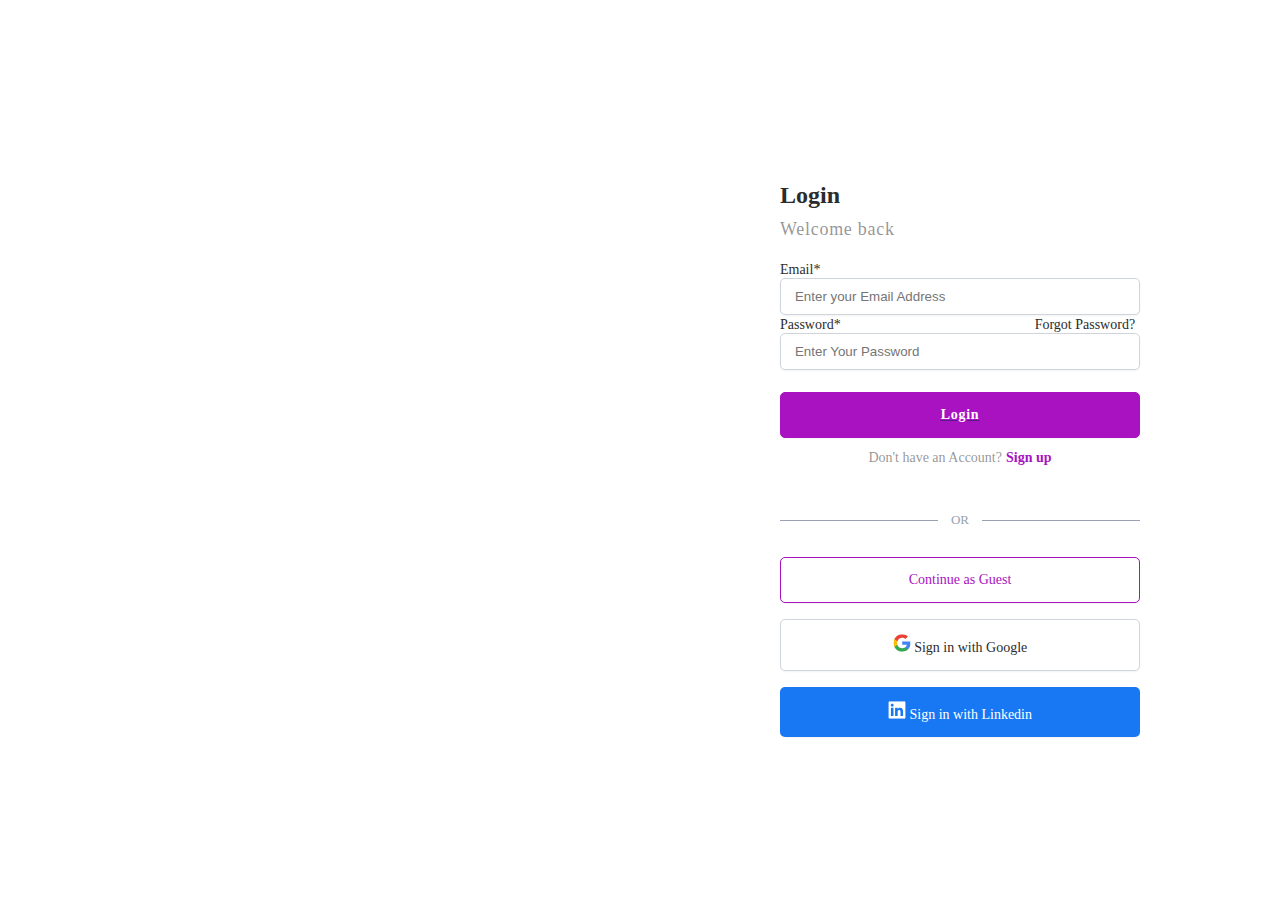
==== login.html @ 0cf4a6e8 "commit of the login html file" ====
<!DOCTYPE html>
<html lang="en">
<head>
    <meta charset="UTF-8">
    <meta name="viewport" content="width=device-width, initial-scale=1.0">
    <title>Login</title>
    <link rel="stylesheet" href="loginstyle.css">
</head>
<body>
    <div class="logincontainer">
        <div class="login-img">
            
        </div>
        <div class="login-detail">
            <h1 class="login-hd">
                Login
            </h1>
            <p class="login-p">
                Welcome back
            </p>

            <form action="">
                <label for="email">Email*</label>
                <input type="email" name="email" id="email" placeholder="Enter your Email Address">

                <div class="password-row">
                    <label for="password" >Password*</label>
                    <label for="forget" id="forgot-password">Forgot Password?</label>
                </div>
                <input type="password" name="password" id="password" placeholder="Enter Your Password">

                <a href="" class="login-link">
                    <p class="login-linkk">Login</p>
                </a>

                <p class="login-option">
                    Don't have an Account? <span>Sign up</span>
                </p>

                <p class="or">OR</p>
                
                <a href="" class="continue-guest">
                    <p class="continue-guestt">Continue as Guest</p>
                </a>

                <a href="" class="login-google">
                    <p class="login-googlee">
                        <svg xmlns="http://www.w3.org/2000/svg" width="18" height="18" viewBox="0 0 25 24" fill="none">
                            <g clip-path="url(#clip0_49_113)">
                              <path d="M24.266 12.2764C24.266 11.4607 24.1999 10.6406 24.0588 9.83807H12.74V14.4591H19.2217C18.9528 15.9494 18.0885 17.2678 16.823 18.1056V21.1039H20.69C22.9608 19.0139 24.266 15.9274 24.266 12.2764Z" fill="#4285F4"/>
                              <path d="M12.74 24.0008C15.9764 24.0008 18.7058 22.9382 20.6944 21.1039L16.8274 18.1055C15.7516 18.8375 14.3626 19.252 12.7444 19.252C9.61376 19.252 6.95934 17.1399 6.00693 14.3003H2.01648V17.3912C4.05359 21.4434 8.20278 24.0008 12.74 24.0008Z" fill="#34A853"/>
                              <path d="M6.00253 14.3003C5.49987 12.8099 5.49987 11.1961 6.00253 9.70575V6.61481H2.01649C0.31449 10.0056 0.31449 14.0004 2.01649 17.3912L6.00253 14.3003Z" fill="#FBBC04"/>
                              <path d="M12.74 4.74966C14.4508 4.7232 16.1043 5.36697 17.3433 6.54867L20.7694 3.12262C18.6 1.0855 15.7207 -0.034466 12.74 0.000808666C8.20277 0.000808666 4.05359 2.55822 2.01648 6.61481L6.00252 9.70575C6.95052 6.86173 9.60935 4.74966 12.74 4.74966Z" fill="#EA4335"/>
                            </g>
                            <defs>
                              <clipPath id="clip0_49_113">
                                <rect width="24" height="24" fill="white" transform="translate(0.5)"/>
                              </clipPath>
                            </defs>
                        </svg>
                        Sign in with Google
                    </p>
                </a>


                <a href="" class="login-linkedin">
                    <p class="login-linkedinn">
                        <svg xmlns="http://www.w3.org/2000/svg" width="18" height="18" viewBox="0 0 25 24" fill="none">
                            <g clip-path="url(#clip0_49_120)">
                              <path d="M22.7234 0H2.27187C1.29219 0 0.5 0.773438 0.5 1.72969V22.2656C0.5 23.2219 1.29219 24 2.27187 24H22.7234C23.7031 24 24.5 23.2219 24.5 22.2703V1.72969C24.5 0.773438 23.7031 0 22.7234 0ZM7.62031 20.4516H4.05781V8.99531H7.62031V20.4516ZM5.83906 7.43438C4.69531 7.43438 3.77188 6.51094 3.77188 5.37187C3.77188 4.23281 4.69531 3.30937 5.83906 3.30937C6.97813 3.30937 7.90156 4.23281 7.90156 5.37187C7.90156 6.50625 6.97813 7.43438 5.83906 7.43438ZM20.9516 20.4516H17.3937V14.8828C17.3937 13.5562 17.3703 11.8453 15.5422 11.8453C13.6906 11.8453 13.4094 13.2937 13.4094 14.7891V20.4516H9.85625V8.99531H13.2687V10.5609H13.3156C13.7891 9.66094 14.9516 8.70938 16.6813 8.70938C20.2859 8.70938 20.9516 11.0813 20.9516 14.1656V20.4516Z" fill="white"/>
                            </g>
                            <defs>
                              <clipPath id="clip0_49_120">
                                <rect width="24" height="24" fill="white" transform="translate(0.5)"/>
                              </clipPath>
                            </defs>
                        </svg>
                        Sign in with Linkedin
                    </p>
                </a>

            </form>
        </div>
    </div>
</body>
</html>
---- loginstyle.css ----
body{
    margin: 0;
    padding: 0;
}
.logincontainer{
    display: flex;
    height: 100vh;
}
.login-img{
    background-image: url(image/pexels-andrea-piacquadio-3764178.jpg);
    background-position: right;
    background-size: 170% 100%;
    background-repeat: no-repeat;
    flex-basis: 50%;
}
.login-img>img{
    height: 1159px;
    width: 100%;
}
.login-detail{
    display: flex;
    flex-direction: column;
    justify-content: center;
    align-items: center;
    flex-basis: 50%;
}
.login-hd{
    color: #2C2C2C;
    width: 360px;
    font-family: Open Sans;
    font-size: 24px;
    font-style: normal;
    font-weight: 600;
    line-height: 32px; 
    margin-bottom: -10px;
}
.login-p{
    color: rgba(44, 44, 44, 0.50);
    font-family: Cambria;
    width: 360px;
    font-size: 18px;
    font-style: normal;
    font-weight: 400;
    line-height: normal;
    letter-spacing: 0.72px;
    margin-bottom: 22px;
}
form{
    display: flex;
    flex-direction: column;
}
label{
    width: 360px;
    color: #2C2C2C;
    font-family: Cambria;
    font-size: 14px;
    font-style: normal;
    font-weight: 400;
    line-height: normal;
    /* margin-top: 50px; */
}
input{
    display: flex;
    padding: 10px 14px;
    align-items: center;
    gap: 8px;
    align-self: stretch;
    border-radius: 5px;
    border: 1px solid #D0D5DD;
    background: #FFF;
    box-shadow: 0px 1px 2px 0px rgba(16, 24, 40, 0.05);
}
#forgot-password{
    margin-left: 190px;
    margin-top: 12px;
}
.login-link{
    display: flex;
    padding: 0px 14px;
    justify-content: center;
    align-items: center;
    gap: 8px;
    flex: 1 0 0;
    margin-top: 22px;
    border-radius: 5px;
    border: 1px solid var(--new-pry, #A812C0);
    background: var(--new-pry, #A812C0);
    box-shadow: 0px 1px 2px 0px rgba(16, 24, 40, 0.05);
}
.login-linkk{
    color: #FFF;
    font-family: Cambria;
    font-size: 14px;
    font-style: normal;
    font-weight: 700;
    line-height: normal;
    letter-spacing: 0.72px;
}
.login-option{
    margin-top: 12px;
    display: flex;
    width: 360px;
    justify-content: center;
    align-items: flex-start;
    gap: 4px;
    color: rgba(44, 44, 44, 0.50);
    font-family: Cambria;
    font-size: 14px;
    font-style: normal;
    font-weight: 400;
    line-height: normal;
}
.login-option>span{
    color: #A812C0;
    font-family: Cambria;
    font-size: 14px;
    font-style: normal;
    font-weight: 700;
    line-height: normal;
}
.or{
    margin-top: 32px;
    color: #98A2B3;
    font-family: Cambria;
    font-size: 13px;
    font-style: normal;
    font-weight: 400;
    line-height: normal;
    display: flex;
    flex-direction: row;
    align-items: center;
    align-self: stretch;
    margin-bottom: 13px;
    gap: 13px;
}
.or:before, .or:after{
    content: "";
    flex: 1 1;
    border-bottom: 1px solid;
    margin: auto;
    width: 158px;
}
.continue-guest{
    margin-top: 16px;
    text-decoration: none;
    display: flex;
    padding: 0px 12px;
    justify-content: center;
    align-items: center;
    gap: 8px;
    flex: 1 0 0;
    border-radius: 5px;
    border: 1px solid var(--new-pry, #A812C0);
    background: #FFF;
    box-shadow: 0px 1px 2px 0px rgba(16, 24, 40, 0.05);
}
.continue-guestt{
    color: var(--new-pry, #A812C0);
    font-family: Cambria;
    font-size: 14px;
    font-style: normal;
    font-weight: 400;
    line-height: normal;
}
.login-google{
    margin-top: 16px;
    display: flex;
    text-decoration: none;
    padding: 0px 12px;
    justify-content: center;
    align-items: center;
    gap: 12px;
    align-self: stretch;
    border-radius: 5px;
    border: 1px solid #D0D5DD;
    background: #FFF;
    box-shadow: 0px 1px 2px 0px rgba(16, 24, 40, 0.05);
}
.login-googlee{
    color: #2C2C2C;
    font-family: Cambria;
    font-size: 14px;
    font-style: normal;
    font-weight: 400;
    line-height: normal;
}
.login-linkedin{
    display: flex;
    padding: 0px 12px;
    justify-content: center;
    align-items: center;
    text-decoration: none;
    gap: 12px;
    align-self: stretch;
    border-radius: 5px;
    background: #1877F2;
    box-shadow: 0px 1px 2px 0px rgba(16, 24, 40, 0.05);
    margin-top: 16px;
}
.login-linkedinn{
    color: #FFF;
    font-family: Cambria;
    font-size: 14px;
    font-style: normal;
    font-weight: 400;
    line-height: normal;
}
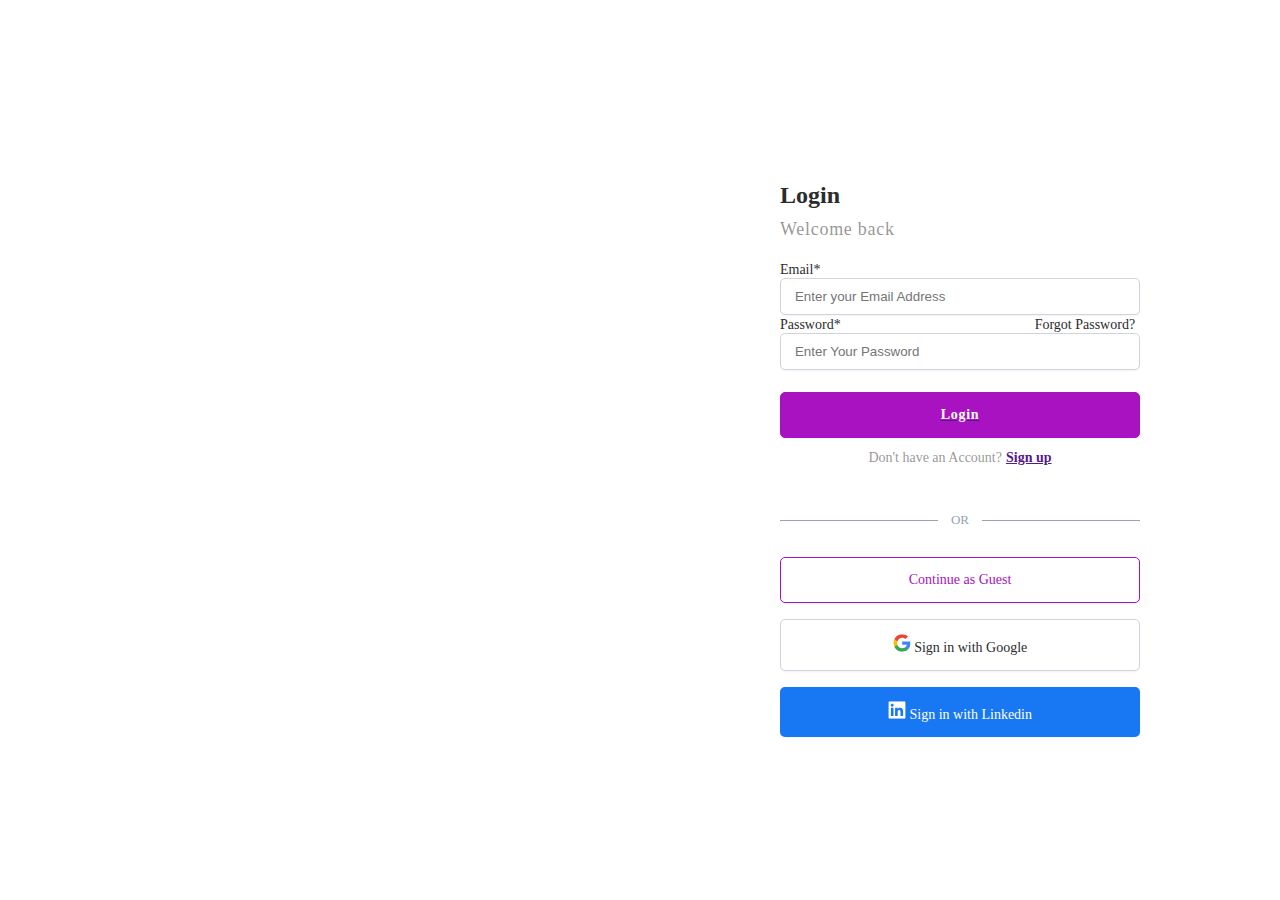
==== commit a6a4b70f: "updated login.html file" ====
--- a/login.html
+++ b/login.html
@@ -34,7 +34,7 @@
                 </a>
 
                 <p class="login-option">
-                    Don't have an Account? <span>Sign up</span>
+                    Don't have an Account? <span> <a href=""> Sign up</a></span>
                 </p>
 
                 <p class="or">OR</p>
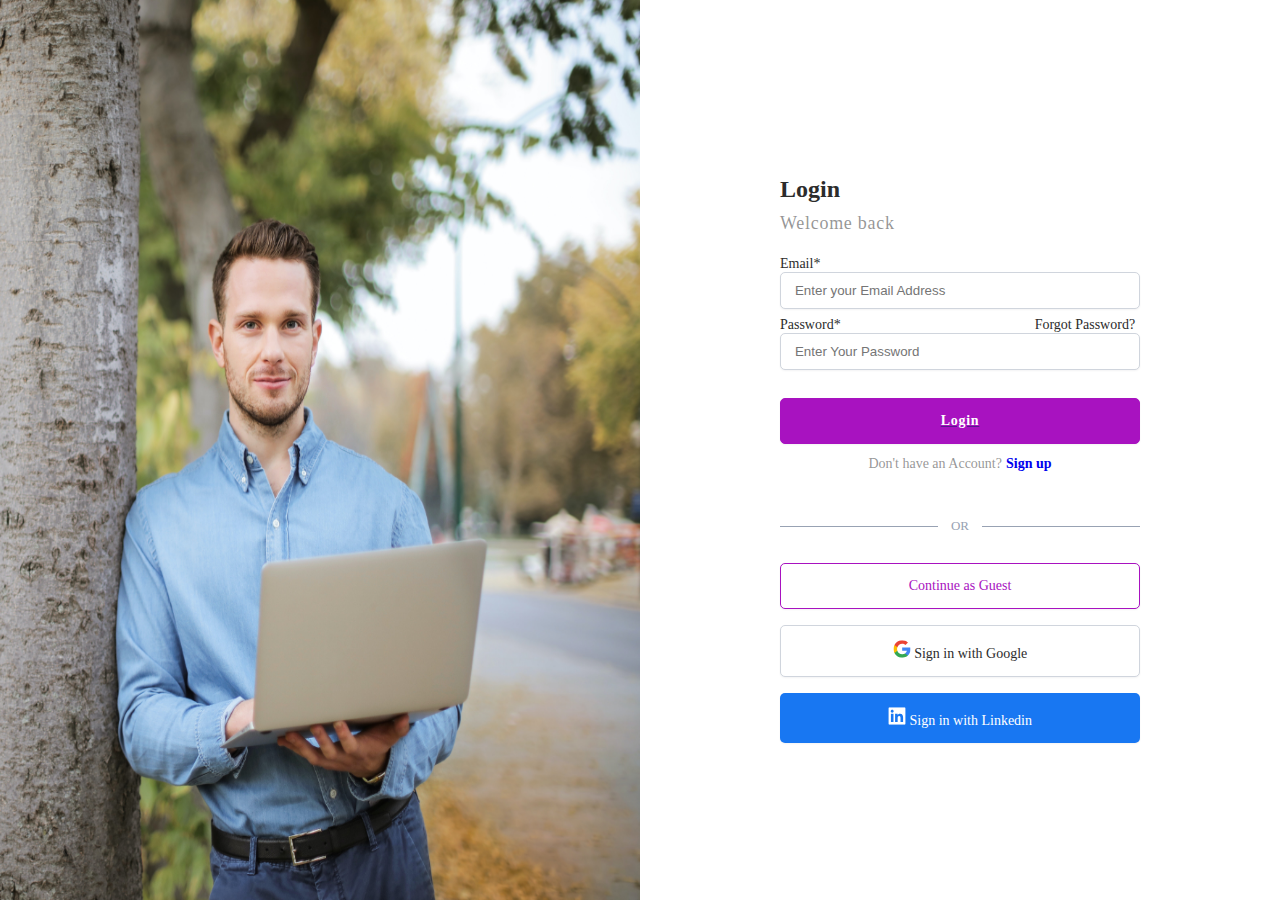
==== commit 1844b642: "latest update on login.html" ====
--- a/login.html
+++ b/login.html
@@ -34,7 +34,7 @@
                 </a>
 
                 <p class="login-option">
-                    Don't have an Account? <span> <a href=""> Sign up</a></span>
+                    Don't have an Account? <span> <a href="index.html"> Sign up</a></span>
                 </p>
 
                 <p class="or">OR</p>
--- a/loginstyle.css
+++ b/loginstyle.css
@@ -69,6 +69,7 @@
     border: 1px solid #D0D5DD;
     background: #FFF;
     box-shadow: 0px 1px 2px 0px rgba(16, 24, 40, 0.05);
+    margin-bottom: 6px;
 }
 #forgot-password{
     margin-left: 190px;
@@ -117,6 +118,8 @@
     font-style: normal;
     font-weight: 700;
     line-height: normal;
+}.login-option>span>a {
+    text-decoration: none;
 }
 .or{
     margin-top: 32px;
@@ -153,6 +156,7 @@
     border: 1px solid var(--new-pry, #A812C0);
     background: #FFF;
     box-shadow: 0px 1px 2px 0px rgba(16, 24, 40, 0.05);
+ 
 }
 .continue-guestt{
     color: var(--new-pry, #A812C0);
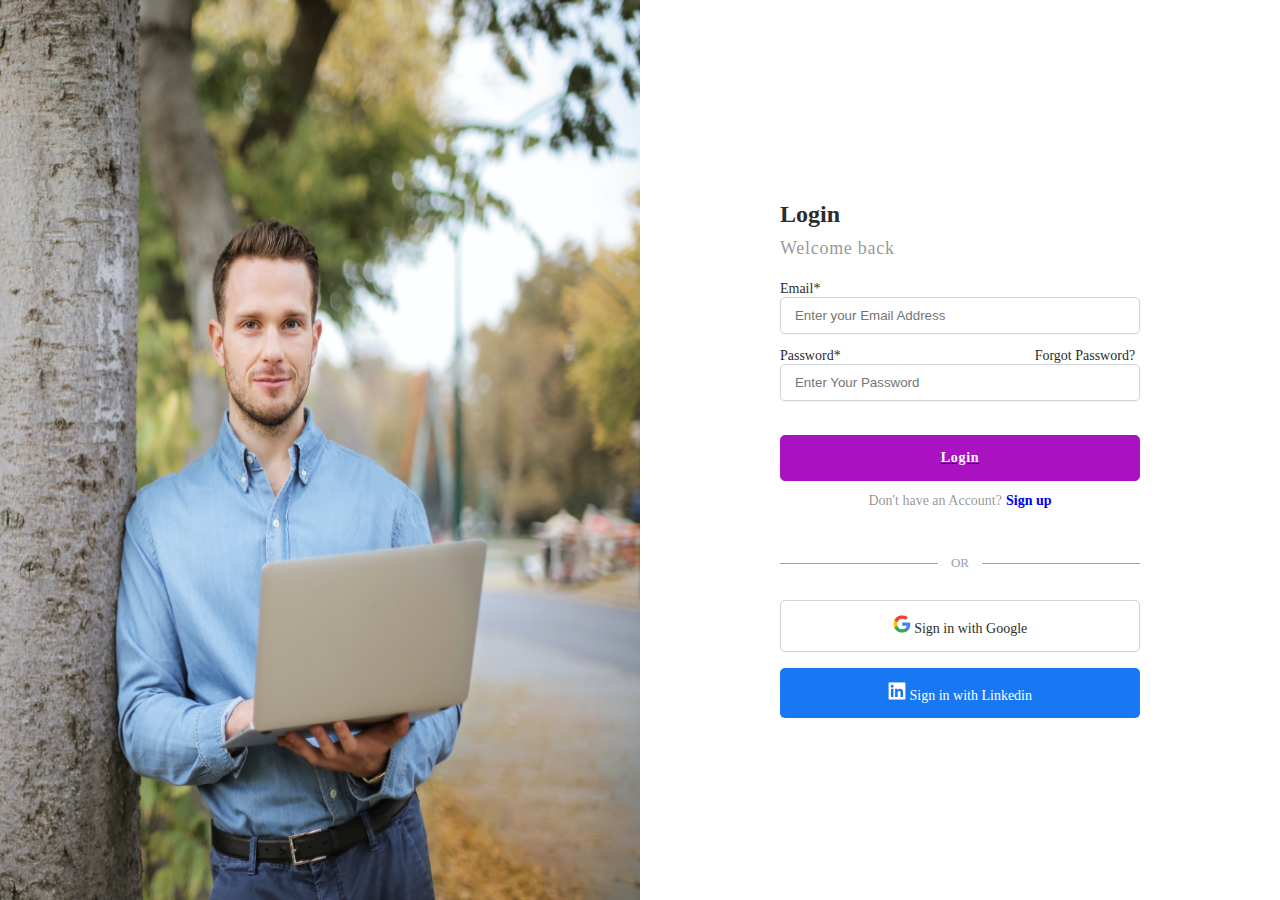
==== commit 88825bc2: "updated" ====
--- a/login.html
+++ b/login.html
@@ -29,7 +29,7 @@
                 </div>
                 <input type="password" name="password" id="password" placeholder="Enter Your Password">
 
-                <a href="" class="login-link">
+                <a href="landing-page.html" class="login-link">
                     <p class="login-linkk">Login</p>
                 </a>
 
@@ -38,12 +38,8 @@
                 </p>
 
                 <p class="or">OR</p>
-                
-                <a href="" class="continue-guest">
-                    <p class="continue-guestt">Continue as Guest</p>
-                </a>
 
-                <a href="" class="login-google">
+                <a href="landing-page.html" class="login-google">
                     <p class="login-googlee">
                         <svg xmlns="http://www.w3.org/2000/svg" width="18" height="18" viewBox="0 0 25 24" fill="none">
                             <g clip-path="url(#clip0_49_113)">
@@ -63,7 +59,7 @@
                 </a>
 
 
-                <a href="" class="login-linkedin">
+                <a href="landing-page.html" class="login-linkedin">
                     <p class="login-linkedinn">
                         <svg xmlns="http://www.w3.org/2000/svg" width="18" height="18" viewBox="0 0 25 24" fill="none">
                             <g clip-path="url(#clip0_49_120)">
--- a/loginstyle.css
+++ b/loginstyle.css
@@ -69,7 +69,7 @@
     border: 1px solid #D0D5DD;
     background: #FFF;
     box-shadow: 0px 1px 2px 0px rgba(16, 24, 40, 0.05);
-    margin-bottom: 6px;
+    margin-bottom: 12px;
 }
 #forgot-password{
     margin-left: 190px;
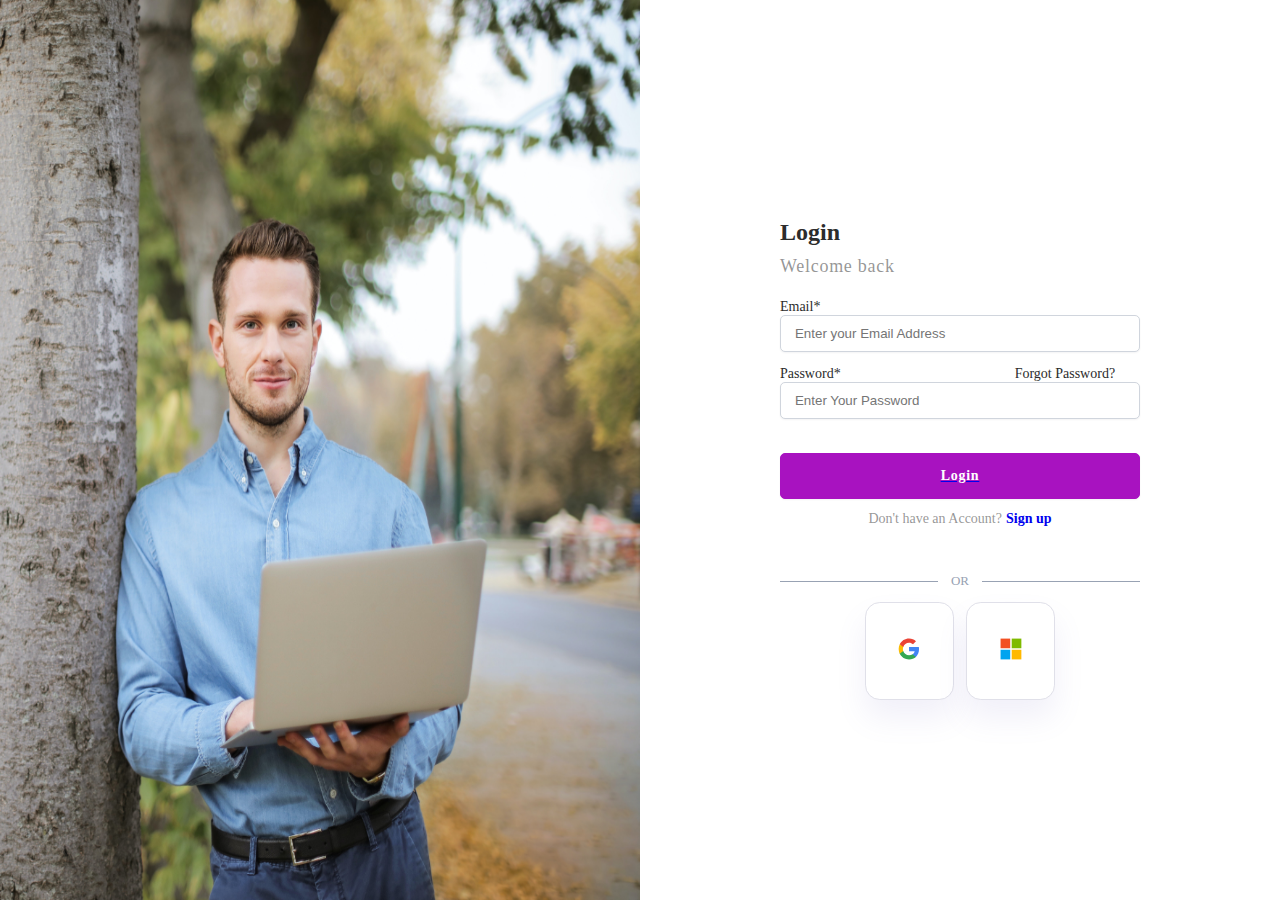
==== commit b4278b6c: "modified version" ====
--- a/login.html
+++ b/login.html
@@ -39,42 +39,31 @@
 
                 <p class="or">OR</p>
 
-                <a href="landing-page.html" class="login-google">
-                    <p class="login-googlee">
-                        <svg xmlns="http://www.w3.org/2000/svg" width="18" height="18" viewBox="0 0 25 24" fill="none">
-                            <g clip-path="url(#clip0_49_113)">
-                              <path d="M24.266 12.2764C24.266 11.4607 24.1999 10.6406 24.0588 9.83807H12.74V14.4591H19.2217C18.9528 15.9494 18.0885 17.2678 16.823 18.1056V21.1039H20.69C22.9608 19.0139 24.266 15.9274 24.266 12.2764Z" fill="#4285F4"/>
-                              <path d="M12.74 24.0008C15.9764 24.0008 18.7058 22.9382 20.6944 21.1039L16.8274 18.1055C15.7516 18.8375 14.3626 19.252 12.7444 19.252C9.61376 19.252 6.95934 17.1399 6.00693 14.3003H2.01648V17.3912C4.05359 21.4434 8.20278 24.0008 12.74 24.0008Z" fill="#34A853"/>
-                              <path d="M6.00253 14.3003C5.49987 12.8099 5.49987 11.1961 6.00253 9.70575V6.61481H2.01649C0.31449 10.0056 0.31449 14.0004 2.01649 17.3912L6.00253 14.3003Z" fill="#FBBC04"/>
-                              <path d="M12.74 4.74966C14.4508 4.7232 16.1043 5.36697 17.3433 6.54867L20.7694 3.12262C18.6 1.0855 15.7207 -0.034466 12.74 0.000808666C8.20277 0.000808666 4.05359 2.55822 2.01648 6.61481L6.00252 9.70575C6.95052 6.86173 9.60935 4.74966 12.74 4.74966Z" fill="#EA4335"/>
-                            </g>
-                            <defs>
-                              <clipPath id="clip0_49_113">
-                                <rect width="24" height="24" fill="white" transform="translate(0.5)"/>
-                              </clipPath>
-                            </defs>
-                        </svg>
-                        Sign in with Google
-                    </p>
-                </a>
+                <div class="option-for-login">
+                    <a href="landing-page.html" class="login-google">
+                        <p class="login-googlee">
+                            <svg xmlns="http://www.w3.org/2000/svg" width="22" height="22" viewBox="0 0 24 24" fill="none">
+                                <path fill-rule="evenodd" clip-rule="evenodd" d="M22.9287 12.2654C22.9287 11.462 22.8566 10.6894 22.7227 9.94775H12.051V14.3307H18.1491C17.8864 15.7471 17.0881 16.9471 15.8881 17.7506V20.5936H19.55C21.6926 18.621 22.9287 15.7162 22.9287 12.2654Z" fill="#4285F4"/>
+                                <path fill-rule="evenodd" clip-rule="evenodd" d="M12.0505 23.3387C15.1098 23.3387 17.6747 22.324 19.5495 20.5935L15.8875 17.7505C14.8729 18.4303 13.575 18.8321 12.0505 18.8321C9.09931 18.8321 6.60137 16.8389 5.71035 14.1606H1.9248V17.0964C3.78925 20.7995 7.62115 23.3387 12.0505 23.3387Z" fill="#34A853"/>
+                                <path fill-rule="evenodd" clip-rule="evenodd" d="M5.71132 14.1604C5.4847 13.4806 5.35594 12.7543 5.35594 12.0075C5.35594 11.2607 5.4847 10.5345 5.71132 9.85467V6.91895H1.92577C1.15837 8.44861 0.720581 10.1791 0.720581 12.0075C0.720581 13.8359 1.15837 15.5665 1.92577 17.0961L5.71132 14.1604Z" fill="#FBBC05"/>
+                                <path fill-rule="evenodd" clip-rule="evenodd" d="M12.0505 5.18336C13.7141 5.18336 15.2077 5.75505 16.382 6.87784L19.6319 3.62794C17.6696 1.79955 15.1047 0.676758 12.0505 0.676758C7.62115 0.676758 3.78925 3.21591 1.9248 6.91904L5.71035 9.85477C6.60137 7.17656 9.09931 5.18336 12.0505 5.18336Z" fill="#EA4335"/>
+                            </svg>
+                            
+                        </p>
+                    </a>
 
-
-                <a href="landing-page.html" class="login-linkedin">
-                    <p class="login-linkedinn">
-                        <svg xmlns="http://www.w3.org/2000/svg" width="18" height="18" viewBox="0 0 25 24" fill="none">
-                            <g clip-path="url(#clip0_49_120)">
-                              <path d="M22.7234 0H2.27187C1.29219 0 0.5 0.773438 0.5 1.72969V22.2656C0.5 23.2219 1.29219 24 2.27187 24H22.7234C23.7031 24 24.5 23.2219 24.5 22.2703V1.72969C24.5 0.773438 23.7031 0 22.7234 0ZM7.62031 20.4516H4.05781V8.99531H7.62031V20.4516ZM5.83906 7.43438C4.69531 7.43438 3.77188 6.51094 3.77188 5.37187C3.77188 4.23281 4.69531 3.30937 5.83906 3.30937C6.97813 3.30937 7.90156 4.23281 7.90156 5.37187C7.90156 6.50625 6.97813 7.43438 5.83906 7.43438ZM20.9516 20.4516H17.3937V14.8828C17.3937 13.5562 17.3703 11.8453 15.5422 11.8453C13.6906 11.8453 13.4094 13.2937 13.4094 14.7891V20.4516H9.85625V8.99531H13.2687V10.5609H13.3156C13.7891 9.66094 14.9516 8.70938 16.6813 8.70938C20.2859 8.70938 20.9516 11.0813 20.9516 14.1656V20.4516Z" fill="white"/>
-                            </g>
-                            <defs>
-                              <clipPath id="clip0_49_120">
-                                <rect width="24" height="24" fill="white" transform="translate(0.5)"/>
-                              </clipPath>
-                            </defs>
-                        </svg>
-                        Sign in with Linkedin
-                    </p>
-                </a>
-
+                    <a href="landing-page.html" class="login-linkedin">
+                         <p class="login-linkedinn">
+                             <svg xmlns="http://www.w3.org/2000/svg" width="22" height="22" viewBox="0 0 25 25" fill="none">
+                                 <path d="M11.6114 0.676758H0.632446V11.6558H11.6114V0.676758Z" fill="#F25022"/>
+                                 <path d="M24.2795 0.676758H13.3005V11.6558H24.2795V0.676758Z" fill="#7FBA00"/>
+                                 <path d="M11.6112 13.3452H0.632202V24.3242H11.6112V13.3452Z" fill="#00A4EF"/>
+                                 <path d="M24.2795 13.3452H13.3005V24.3242H24.2795V13.3452Z" fill="#FFB900"/>
+                             </svg>
+                         
+                         </p>
+                     </a>
+                </div>
             </form>
         </div>
     </div>
--- a/loginstyle.css
+++ b/loginstyle.css
@@ -72,7 +72,7 @@
     margin-bottom: 12px;
 }
 #forgot-password{
-    margin-left: 190px;
+    margin-left: 170px;
     margin-top: 12px;
 }
 .login-link{
@@ -87,6 +87,7 @@
     border: 1px solid var(--new-pry, #A812C0);
     background: var(--new-pry, #A812C0);
     box-shadow: 0px 1px 2px 0px rgba(16, 24, 40, 0.05);
+
 }
 .login-linkk{
     color: #FFF;
@@ -118,7 +119,9 @@
     font-style: normal;
     font-weight: 700;
     line-height: normal;
-}.login-option>span>a {
+
+}
+.login-option>span>a {
     text-decoration: none;
 }
 .or{
@@ -143,69 +146,23 @@
     margin: auto;
     width: 158px;
 }
-.continue-guest{
-    margin-top: 16px;
-    text-decoration: none;
+.option-for-login{
     display: flex;
-    padding: 0px 12px;
+    justify-content: center;
+    gap: 12px;
+}
+.login-google,.login-linkedin{
+    display: flex;
+    width: 50px;
+    padding: 18.721px;
+    flex-direction: column;
     justify-content: center;
     align-items: center;
-    gap: 8px;
-    flex: 1 0 0;
-    border-radius: 5px;
-    border: 1px solid var(--new-pry, #A812C0);
-    background: #FFF;
-    box-shadow: 0px 1px 2px 0px rgba(16, 24, 40, 0.05);
- 
+    /* gap: 9.853px; */
+    border-radius: 14.779px;
+    border: 0.985px solid var(--neutral-colors-500, #E0E0E9);
+    background: var(--neutral-colors-white, #FFF);
+    box-shadow: 0px 17.735294342041016px 29.558822631835938px 0px rgba(131, 119, 198, 0.11);
 }
-.continue-guestt{
-    color: var(--new-pry, #A812C0);
-    font-family: Cambria;
-    font-size: 14px;
-    font-style: normal;
-    font-weight: 400;
-    line-height: normal;
-}
-.login-google{
-    margin-top: 16px;
-    display: flex;
-    text-decoration: none;
-    padding: 0px 12px;
-    justify-content: center;
-    align-items: center;
-    gap: 12px;
-    align-self: stretch;
-    border-radius: 5px;
-    border: 1px solid #D0D5DD;
-    background: #FFF;
-    box-shadow: 0px 1px 2px 0px rgba(16, 24, 40, 0.05);
-}
-.login-googlee{
-    color: #2C2C2C;
-    font-family: Cambria;
-    font-size: 14px;
-    font-style: normal;
-    font-weight: 400;
-    line-height: normal;
-}
-.login-linkedin{
-    display: flex;
-    padding: 0px 12px;
-    justify-content: center;
-    align-items: center;
-    text-decoration: none;
-    gap: 12px;
-    align-self: stretch;
-    border-radius: 5px;
-    background: #1877F2;
-    box-shadow: 0px 1px 2px 0px rgba(16, 24, 40, 0.05);
-    margin-top: 16px;
-}
-.login-linkedinn{
-    color: #FFF;
-    font-family: Cambria;
-    font-size: 14px;
-    font-style: normal;
-    font-weight: 400;
-    line-height: normal;
-}+
+
